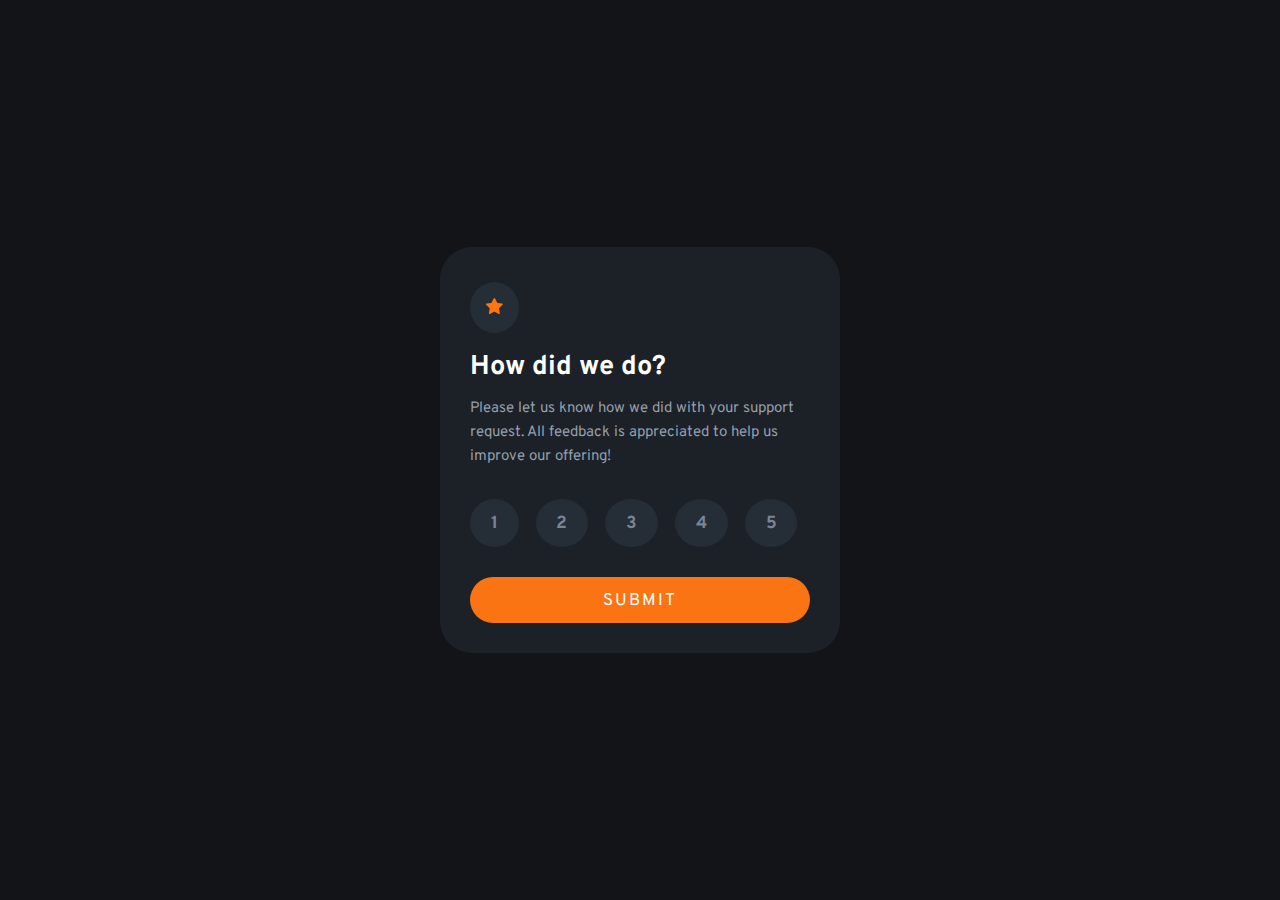
==== index.html @ 019e1d00 "first commit" ====
<!DOCTYPE html>
<html lang="en">

<head>
  <meta charset="UTF-8">
  <meta name="viewport" content="width=device-width, initial-scale=1.0">
  <link rel="icon" type="image/png" sizes="32x32" href="./images/favicon-32x32.png">
  <title>Frontend Mentor | Interactive rating component</title>
  <link rel="stylesheet" href="./styles.css">
  <link href="https://fonts.googleapis.com/css2?family=Outfit:wght@400;700&family=Overpass:wght@400;700&display=swap"
    rel="stylesheet">
</head>

<body class="screen">
  <div class="container">
    <div class="card">
      <span class="card-img">
        <img src="images/icon-star.svg">
      </span>
      <h1 class="card-title">How did we do?</h1>
      <p class="card-text">Please let us know how we did with your support request. All feedback is appreciated
        to help us improve our offering!</p>
      <form onsubmit="return submitRating(event)">
        <div class="rating">
          <label id="rating_1" for="score_1" class="rating-label">1</label>
          <input id="score_1" name="rating" type="radio" value="1">
          <label id="rating_2" for="score_2" class="rating-label">2</label>
          <input id="score_2" name="rating" type="radio" value="2">
          <label id="rating_3" for="score_3" class="rating-label">3</label>
          <input id="score_3" name="rating" type="radio" value="3">
          <label id="rating_4" for="score_4" class="rating-label">4</label>
          <input id="score_4" name="rating" type="radio" value="4">
          <label id="rating_5" for="score_5" class="rating-label">5</label>
          <input id="score_5" name="rating" type="radio" value="5">
        </div>
        <div class="rating-btn">
          <button>SUBMIT</button>
        </div>
      </form>
    </div>
  </div>
  <script src="index.js"></script>
</body>

</html>
---- styles.css ----
/* http://meyerweb.com/eric/tools/css/reset/ 
   v2.0 | 20110126
   License: none (public domain)
*/

html,
body,
div,
span,
applet,
object,
iframe,
h1,
h2,
h3,
h4,
h5,
h6,
p,
blockquote,
pre,
a,
abbr,
acronym,
address,
big,
cite,
code,
del,
dfn,
em,
img,
ins,
kbd,
q,
s,
samp,
small,
strike,
strong,
sub,
sup,
tt,
var,
b,
u,
i,
center,
dl,
dt,
dd,
ol,
ul,
li,
fieldset,
form,
label,
legend,
table,
caption,
tbody,
tfoot,
thead,
tr,
th,
td,
article,
aside,
canvas,
details,
embed,
figure,
figcaption,
footer,
header,
hgroup,
menu,
nav,
output,
ruby,
section,
summary,
time,
mark,
audio,
video {
    margin: 0;
    padding: 0;
    border: 0;
    font-size: 100%;
    font: inherit;
    vertical-align: baseline;
}

/* HTML5 display-role reset for older browsers */
article,
aside,
details,
figcaption,
figure,
footer,
header,
hgroup,
menu,
nav,
section {
    display: block;
}

body {
    line-height: 1;
}

ol,
ul {
    list-style: none;
}

blockquote,
q {
    quotes: none;
}

blockquote:before,
blockquote:after,
q:before,
q:after {
    content: '';
    content: none;
}

table {
    border-collapse: collapse;
    border-spacing: 0;
}


/* .rating {
    padding: 20px;
    border-radius: 50%;
    background-color: aqua;
}
.rating label {
    transform: translate(50px);
} */
.screen {
    min-height: 100vh;
    /* background-color: hsl(216, 12%, 8%); */
    background-color: hsl(216, 12%, 8%);
    display: flex;
    justify-content: center;
    align-items: center;
}

.container{
    max-width: 440px;
    padding: 0px 20px;
    box-sizing: border-box;
}

.card {
    background-color: hsl(213, 19%, 13%);
    /* max-width: 400px; */
    min-height: 400px;
    padding: 30px;
    box-sizing: border-box;
    border-radius: 2rem;
}

.card-flex {
    display: flex;
    flex-direction: column;
    justify-content: center;
    align-items: center;
    background-color: hsl(213, 19%, 13%);
    /* max-width: 400px; */
    min-height: 400px;
    padding: 30px;
    box-sizing: border-box;
    border-radius: 2rem;
}

.card-img {
    display: inline-block;
    padding: 1rem;
    margin: 5px 0px;
    border-radius: 50%;
    background-color: hsl(213, 19%, 18%);
}

.card-body-center {
    display: flex;
    flex-direction: column;
    justify-content: center;
    align-items: center;
    text-align: center;
}

.card-title {
    font-size: 1.7rem;
    font-family: Overpass;
    font-weight: 700;
    color: hsl(0, 0%, 100%);
    margin: 1rem 0rem;
}

.card-text {
    font-family: Overpass;
    font-size: 15px;
    line-height: 1.5rem;
    color: hsl(217, 12%, 63%);
    margin: 0rem 0rem;
}


.rating {
    display: flex;
    justify-content: space-between;
    margin: 30px 0px;
}

.rating-label {
    font-family: Overpass;
    font-size: 1.1rem;
    font-weight: 700;
    padding: 1rem 1.3rem 0.9rem 1.3rem;
    border-radius: 50%;
    background-color: hsl(213, 19%, 18%);
    color: hsl(217, 12%, 53%);
}

input {
    appearance: none;
}

.toggle-rating-label {
    font-family: Overpass;
    font-size: 1.1rem;
    font-weight: 700;
    padding: 1rem 1.3rem 0.9rem 1.3rem;
    border-radius: 50%;
    background-color: hsl(25, 97%, 53%);
    color: hsl(0, 0%, 100%);
}

.rating label:hover {
    background-color: hsl(0, 0%, 67%);
    color: hsl(0, 0%, 100%);
    cursor: pointer;
}

.rating-btn {
    text-align: center;
}

.rating-btn button {
    /* display: inline-block; */
    font-family: Overpass;
    font-size: 17px;
    color: hsl(0, 0%, 100%);
    background-color: hsl(25, 97%, 53%);
    width: 100%;
    height: 46px;
    line-height: 46px;
    letter-spacing: 2px;
    border-radius: 23px;
    border-width: 0;
}

.rating-btn button:hover {
    color: hsl(25, 97%, 53%);
    background-color: hsl(0, 0%, 100%);
    cursor: pointer;
}

.msg {
    width: auto;
    height: 32px;
    padding: 0px 20px;
    margin: 20px 0px; 
    border-radius: 20px;
    line-height: 36px;
    background-color: hsl(213, 19%, 18%);
}

.msg p {
    font-family: Overpass;
    font-size: 15px;
    color: hsl(25, 97%, 43%);
}
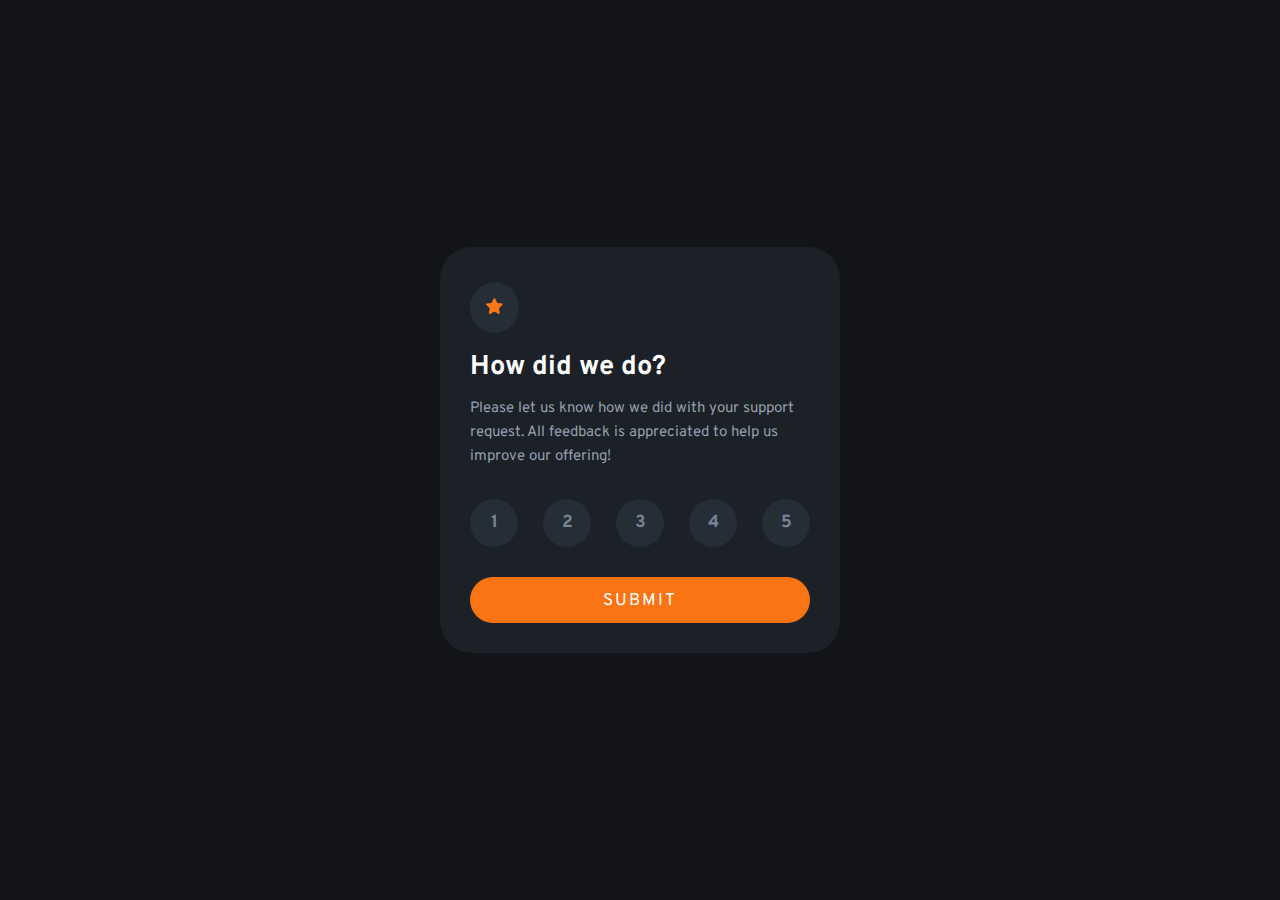
==== commit 12090aed: "fixed to unselect active css on the ratings, html files merged into one, other changes to html eleme" ====
--- a/index.html
+++ b/index.html
@@ -13,30 +13,42 @@
 
 <body class="screen">
   <div class="container">
-    <div class="card">
-      <span class="card-img">
+
+    <!-- Rating Card -->
+    <div id="rating_card" class="card" style="display:block">
+      <span class="card-icon">
         <img src="images/icon-star.svg">
       </span>
       <h1 class="card-title">How did we do?</h1>
       <p class="card-text">Please let us know how we did with your support request. All feedback is appreciated
         to help us improve our offering!</p>
-      <form onsubmit="return submitRating(event)">
+      <div>
         <div class="rating">
-          <label id="rating_1" for="score_1" class="rating-label">1</label>
-          <input id="score_1" name="rating" type="radio" value="1">
-          <label id="rating_2" for="score_2" class="rating-label">2</label>
-          <input id="score_2" name="rating" type="radio" value="2">
-          <label id="rating_3" for="score_3" class="rating-label">3</label>
-          <input id="score_3" name="rating" type="radio" value="3">
-          <label id="rating_4" for="score_4" class="rating-label">4</label>
-          <input id="score_4" name="rating" type="radio" value="4">
-          <label id="rating_5" for="score_5" class="rating-label">5</label>
-          <input id="score_5" name="rating" type="radio" value="5">
+          <div id="rating_1" class="rating-div" data-value="1">1</div>
+          <div id="rating_2" class="rating-div" data-value="2">2</div>
+          <div id="rating_3" class="rating-div" data-value="3">3</div>
+          <div id="rating_4" class="rating-div" data-value="4">4</div>
+          <div id="rating_5" class="rating-div" data-value="5">5</div>
         </div>
         <div class="rating-btn">
-          <button>SUBMIT</button>
+          <button onclick="updateRating()">SUBMIT</button>
         </div>
-      </form>
+      </div>
+    </div>
+
+    <!-- Thankyou Card -->
+    <div id="thankyou_card" class="card-flex" style="display:none">
+      <div class="card-img">
+        <img src="./images/illustration-thank-you.svg">
+      </div>
+      <div class="msg">
+        <p>You selected <span id="rating_value"></span> out of 5</p>
+      </div>
+      <div class="card-body-center">
+        <h1 class="card-title">Thank you!</h1>
+        <p class="card-text">We appreciate you taking the time to give a rating. If you ever need more support,
+          don't hesitate to get in touch!</p>
+      </div>
     </div>
   </div>
   <script src="index.js"></script>
--- a/styles.css
+++ b/styles.css
@@ -135,14 +135,7 @@
 }
 
 
-/* .rating {
-    padding: 20px;
-    border-radius: 50%;
-    background-color: aqua;
-}
-.rating label {
-    transform: translate(50px);
-} */
+
 .screen {
     min-height: 100vh;
     /* background-color: hsl(216, 12%, 8%); */
@@ -152,7 +145,7 @@
     align-items: center;
 }
 
-.container{
+.container {
     max-width: 440px;
     padding: 0px 20px;
     box-sizing: border-box;
@@ -176,17 +169,24 @@
     /* max-width: 400px; */
     min-height: 400px;
     padding: 30px;
+    text-align: center;
     box-sizing: border-box;
     border-radius: 2rem;
 }
 
-.card-img {
+.card-icon {
     display: inline-block;
     padding: 1rem;
     margin: 5px 0px;
     border-radius: 50%;
     background-color: hsl(213, 19%, 18%);
 }
+.card-img {
+    display: flex;
+    justify-content: center;
+    align-items: center;
+    margin-top: 20px;
+}
 
 .card-body-center {
     display: flex;
@@ -219,34 +219,36 @@
     margin: 30px 0px;
 }
 
-.rating-label {
+.rating-div {
     font-family: Overpass;
     font-size: 1.1rem;
     font-weight: 700;
-    padding: 1rem 1.3rem 0.9rem 1.3rem;
+    width: 3rem;
+    height: 3rem;
+    text-align: center;
+    line-height: 3rem;
     border-radius: 50%;
     background-color: hsl(213, 19%, 18%);
     color: hsl(217, 12%, 53%);
 }
 
-input {
-    appearance: none;
-}
-
-.toggle-rating-label {
+.rating-div:hover {
+    background-color: hsl(0, 0%, 67%);
+    color: hsl(0, 0%, 100%);
+    cursor: pointer;
+}
+
+.active-rating {
     font-family: Overpass;
     font-size: 1.1rem;
     font-weight: 700;
-    padding: 1rem 1.3rem 0.9rem 1.3rem;
+    width: 3rem;
+    height: 3rem;
+    text-align: center;
+    line-height: 3rem;
     border-radius: 50%;
     background-color: hsl(25, 97%, 53%);
     color: hsl(0, 0%, 100%);
-}
-
-.rating label:hover {
-    background-color: hsl(0, 0%, 67%);
-    color: hsl(0, 0%, 100%);
-    cursor: pointer;
 }
 
 .rating-btn {
@@ -274,16 +276,19 @@
 }
 
 .msg {
+    display:inline-block;
     width: auto;
     height: 32px;
     padding: 0px 20px;
-    margin: 20px 0px; 
+    margin: 20px 0px;
     border-radius: 20px;
     line-height: 36px;
     background-color: hsl(213, 19%, 18%);
 }
 
 .msg p {
+    /* background-color: wheat; */
+    display: inline-block;
     font-family: Overpass;
     font-size: 15px;
     color: hsl(25, 97%, 43%);
